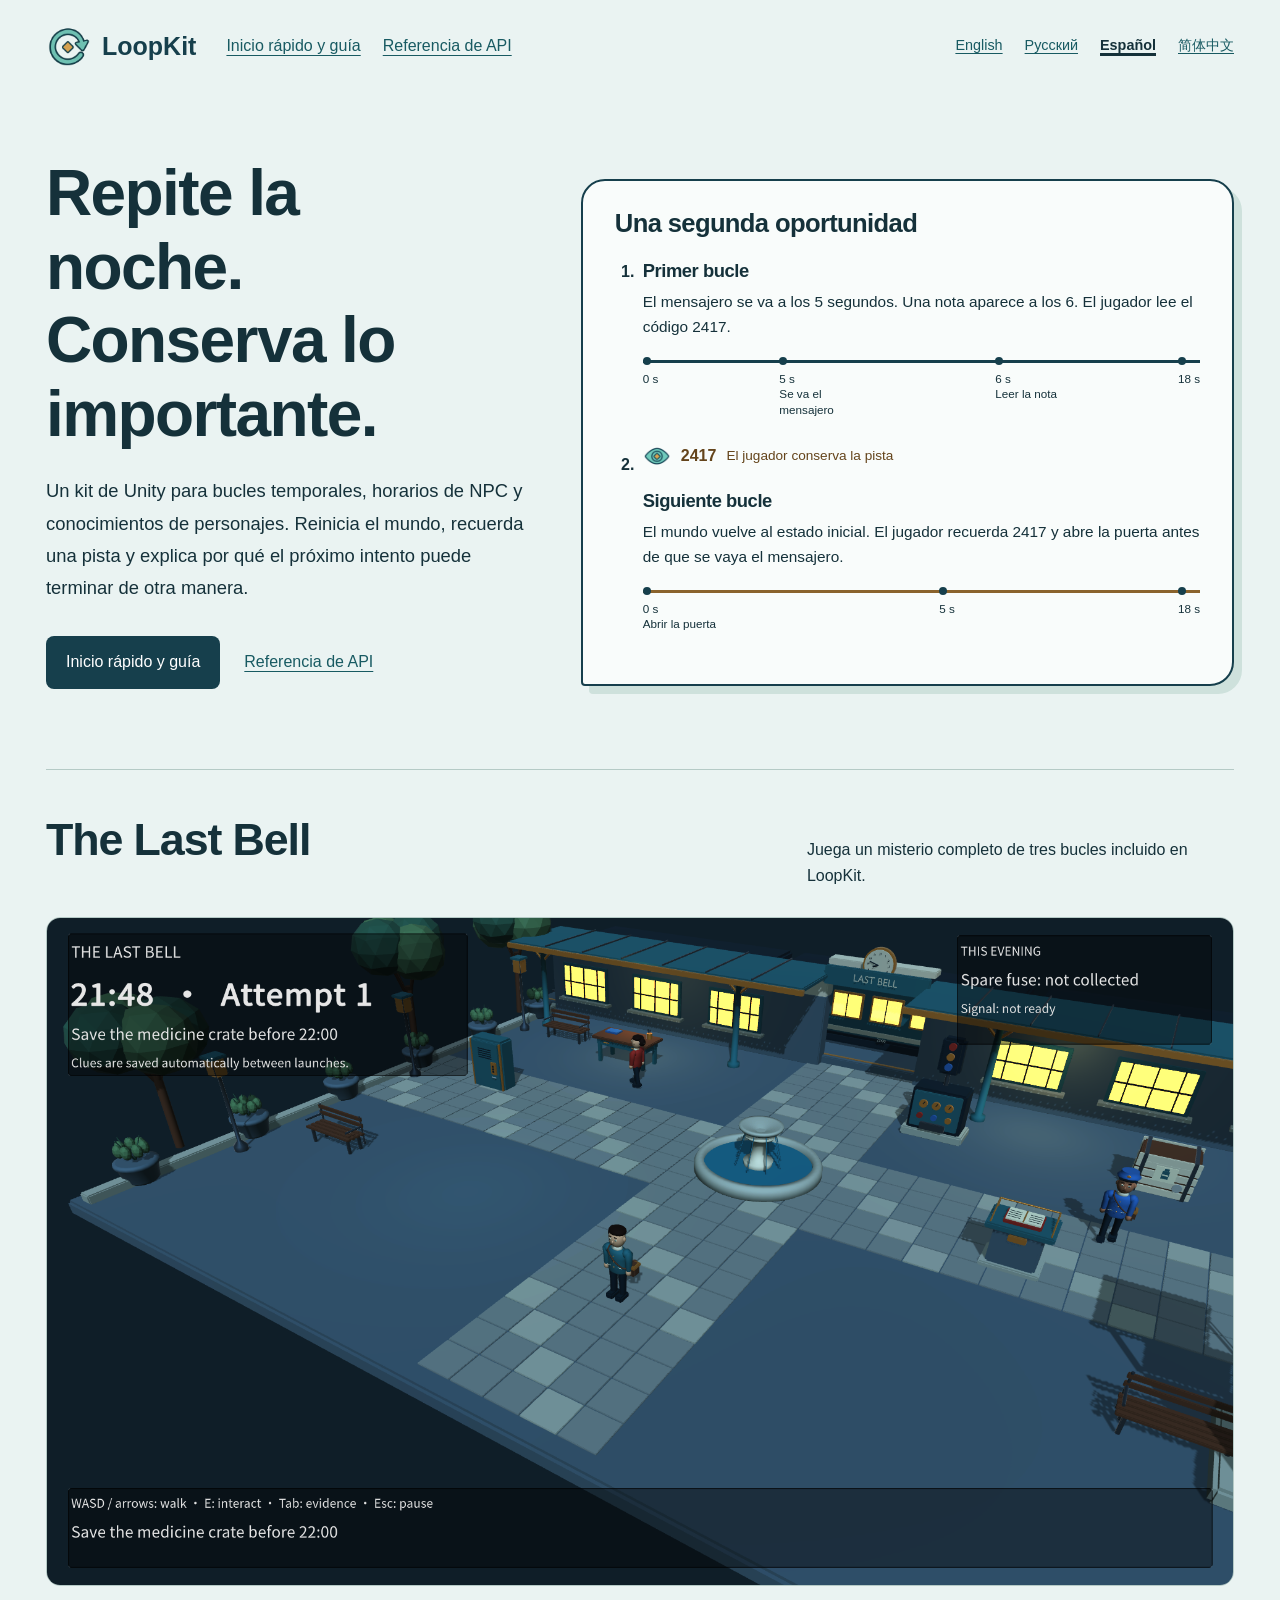
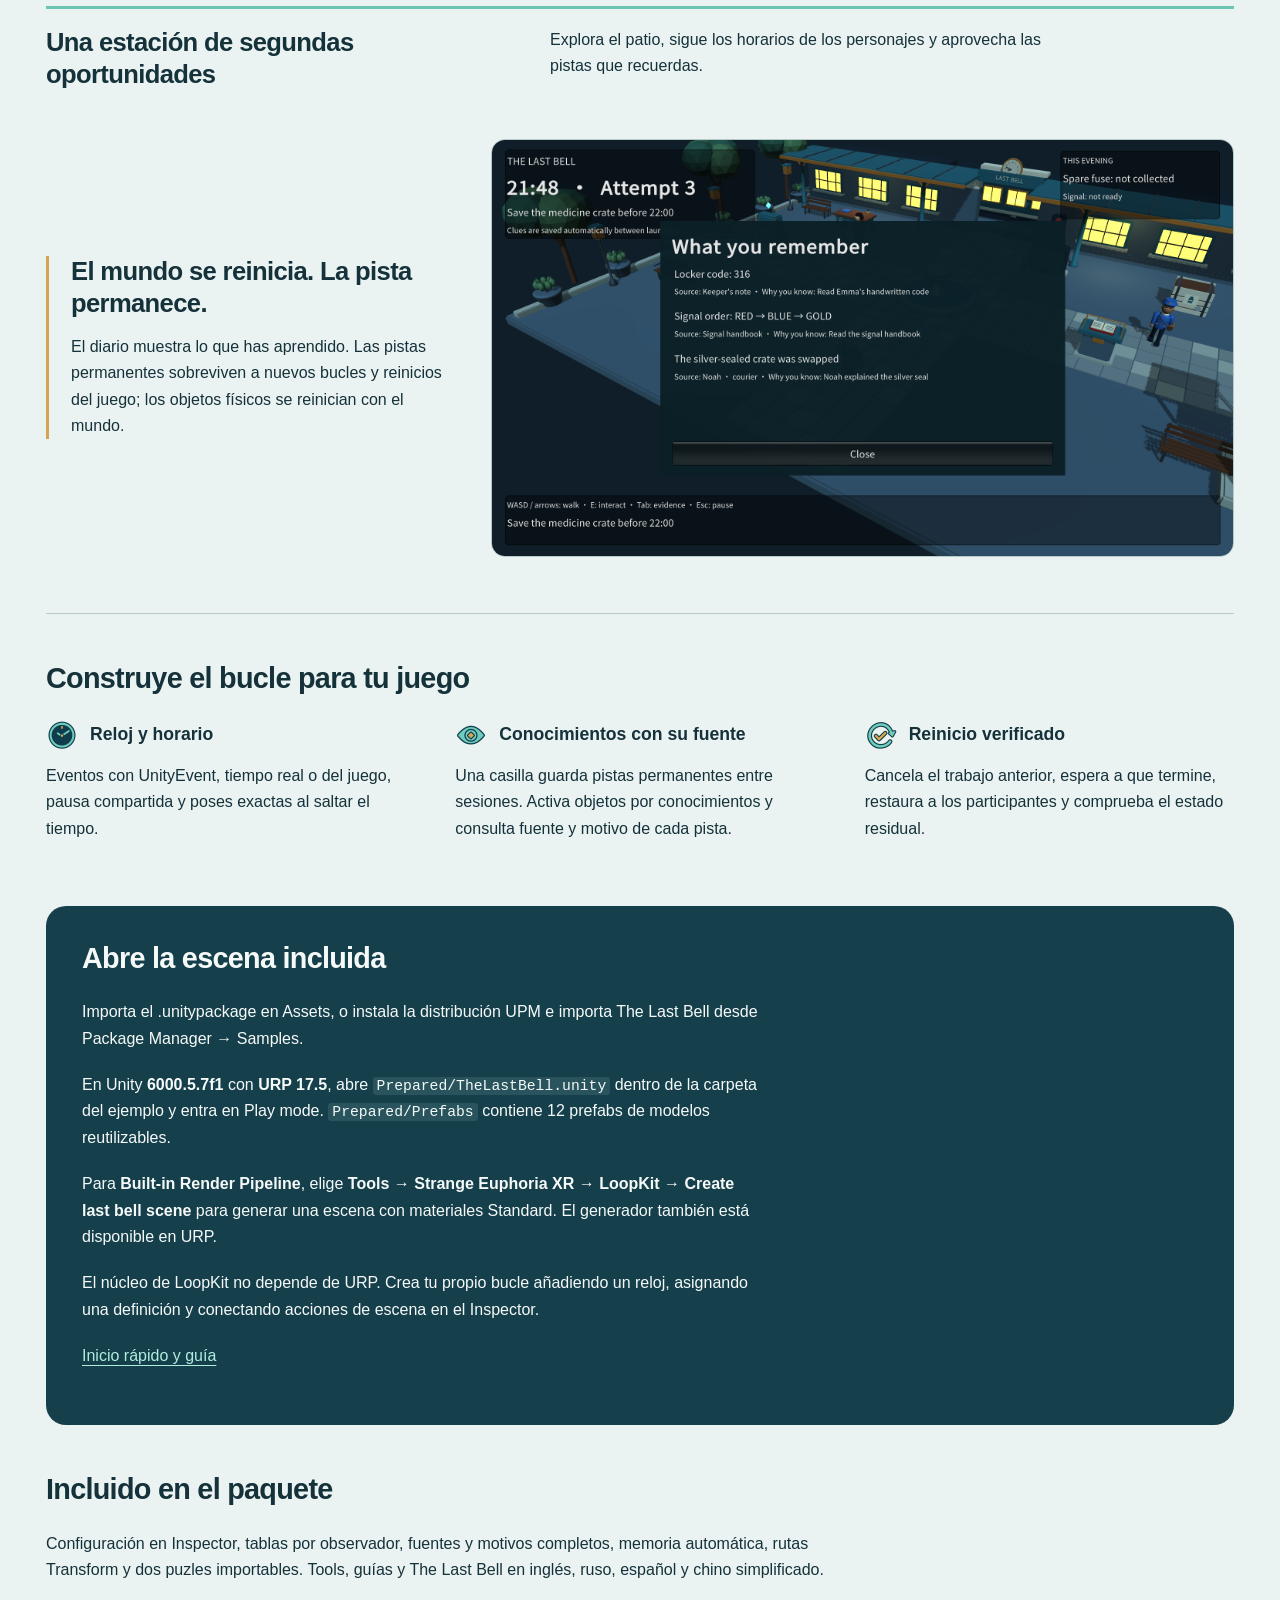
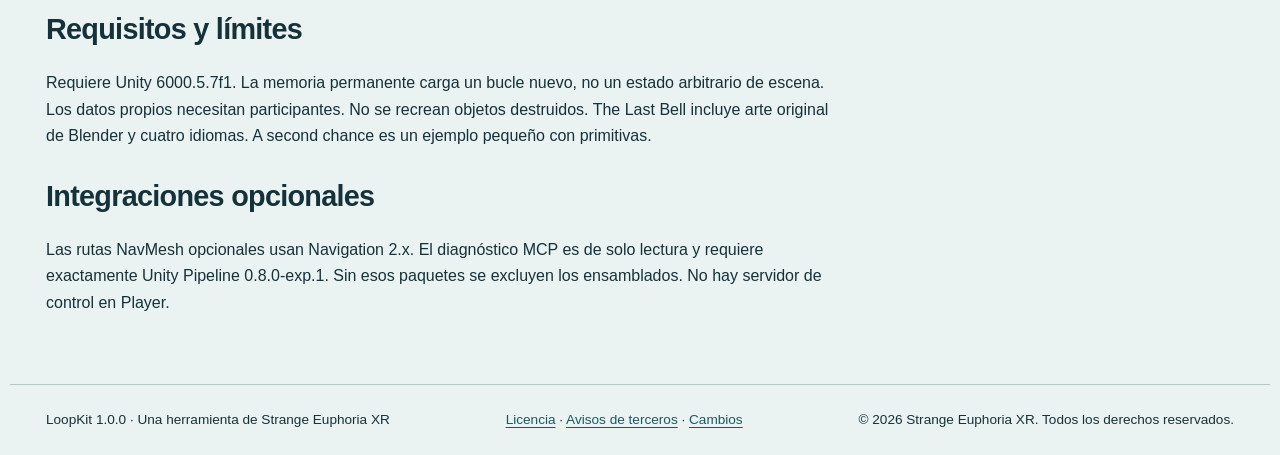
==== docs/es/index.html @ 6fb6f39f "Publish the LoopKit 1.0.0 website" ====
<!doctype html>
<html lang="es"><head><meta charset="utf-8"><meta name="viewport" content="width=device-width, initial-scale=1"><meta name="description" content="Un kit de Unity para bucles temporales, horarios de NPC y conocimientos de personajes. Reinicia el mundo, recuerda una pista y explica por qué el próximo intento puede terminar de otra manera."><title>LoopKit | Strange Euphoria XR</title><link rel="icon" href="../assets/logo.png" type="image/png"><link rel="stylesheet" href="../assets/site.css?v=1.0.0"><script src="../assets/language.js" defer></script></head>
<body><a class="skip" href="#main">Ir al contenido</a><header><a class="brand" href="index.html"><img src="../assets/logo.png" width="44" height="44" alt=""><span>LoopKit</span></a><nav aria-label="Documentación"><a href="guide.html">Inicio rápido y guía</a><a href="api.html">Referencia de API</a></nav><nav class="languages" aria-label="Idioma de la documentación"><a href="../en/index.html" hreflang="en" lang="en" data-language="en">English</a><a href="../ru/index.html" hreflang="ru" lang="ru" data-language="ru">Русский</a><a href="../es/index.html" hreflang="es" lang="es" data-language="es" aria-current="page">Español</a><a href="../zh-Hans/index.html" hreflang="zh-Hans" lang="zh-Hans" data-language="zh-Hans">简体中文</a></nav></header><main id="main" tabindex="-1"><div class="hero"><section class="opening"><h1>Repite la noche. Conserva lo importante.</h1><p class="lead">Un kit de Unity para bucles temporales, horarios de NPC y conocimientos de personajes. Reinicia el mundo, recuerda una pista y explica por qué el próximo intento puede terminar de otra manera.</p><p class="actions"><a class="primary" href="guide.html">Inicio rápido y guía</a><a href="api.html">Referencia de API</a></p></section><section class="sequence" aria-labelledby="sequence-title"><h2 id="sequence-title">Una segunda oportunidad</h2><ol class="attempts"><li><h3>Primer bucle</h3><p>El mensajero se va a los 5 segundos. Una nota aparece a los 6. El jugador lee el código 2417.</p><div class="timeline" aria-hidden="true"><span>0 s</span><span>5 s<br>Se va el mensajero</span><span>6 s<br>Leer la nota</span><span>18 s</span></div></li><li><div class="memory"><img src="../assets/evidence.png" width="28" height="28" alt="">2417 <span>El jugador conserva la pista</span></div><h3>Siguiente bucle</h3><p>El mundo vuelve al estado inicial. El jugador recuerda 2417 y abre la puerta antes de que se vaya el mensajero.</p><div class="timeline next" aria-hidden="true"><span>0 s<br>Abrir la puerta</span><span>5 s</span><span>18 s</span></div></li></ol></section></div><section class="showcase" aria-labelledby="showcase-title">
  <div class="showcase-heading"><h2 id="showcase-title">The Last Bell</h2><p>Juega un misterio completo de tres bucles incluido en LoopKit.</p></div>
  <figure class="showcase-gameplay">
    <img class="showcase-image" src="../assets/last-bell-gameplay.png" width="1920" height="1080" loading="lazy" decoding="async" alt="Partida de The Last Bell en la estación, con la interfaz del juego visible.">
    <figcaption><h3>Una estación de segundas oportunidades</h3><p>Explora el patio, sigue los horarios de los personajes y aprovecha las pistas que recuerdas.</p></figcaption>
  </figure>
  <figure class="showcase-journal">
    <img class="showcase-image" src="../assets/last-bell-journal.png" width="1920" height="1080" loading="lazy" decoding="async" alt="Diario de pistas de The Last Bell con los conocimientos obtenidos durante el misterio.">
    <figcaption><h3>El mundo se reinicia. La pista permanece.</h3><p>El diario muestra lo que has aprendido. Las pistas permanentes sobreviven a nuevos bucles y reinicios del juego; los objetos físicos se reinician con el mundo.</p></figcaption>
  </figure>
</section><section class="abilities"><h2>Construye el bucle para tu juego</h2><dl><div><dt><img src="../assets/schedule.png" width="32" height="32" alt="">Reloj y horario</dt><dd>Eventos con UnityEvent, tiempo real o del juego, pausa compartida y poses exactas al saltar el tiempo.</dd></div><div><dt><img src="../assets/evidence.png" width="32" height="32" alt="">Conocimientos con su fuente</dt><dd>Una casilla guarda pistas permanentes entre sesiones. Activa objetos por conocimientos y consulta fuente y motivo de cada pista.</dd></div><div><dt><img src="../assets/resetReport.png" width="32" height="32" alt="">Reinicio verificado</dt><dd>Cancela el trabajo anterior, espera a que termine, restaura a los participantes y comprueba el estado residual.</dd></div></dl></section><section class="start"><h2>Abre la escena incluida</h2><p>Importa el .unitypackage en Assets, o instala la distribución UPM e importa The Last Bell desde Package Manager → Samples.</p><p>En Unity <strong>6000.5.7f1</strong> con <strong>URP 17.5</strong>, abre <code>Prepared/TheLastBell.unity</code> dentro de la carpeta del ejemplo y entra en Play mode. <code>Prepared/Prefabs</code> contiene 12 prefabs de modelos reutilizables.</p><p>Para <strong>Built-in Render Pipeline</strong>, elige <strong>Tools → Strange Euphoria XR → LoopKit → Create last bell scene</strong> para generar una escena con materiales Standard. El generador también está disponible en URP.</p><p>El núcleo de LoopKit no depende de URP. Crea tu propio bucle añadiendo un reloj, asignando una definición y conectando acciones de escena en el Inspector.</p><p><a href="guide.html">Inicio rápido y guía</a></p></section><section class="boundaries"><h2>Incluido en el paquete</h2><p>Configuración en Inspector, tablas por observador, fuentes y motivos completos, memoria automática, rutas Transform y dos puzles importables. Tools, guías y The Last Bell en inglés, ruso, español y chino simplificado.</p><h2>Requisitos y límites</h2><p>Requiere Unity 6000.5.7f1. La memoria permanente carga un bucle nuevo, no un estado arbitrario de escena. Los datos propios necesitan participantes. No se recrean objetos destruidos. The Last Bell incluye arte original de Blender y cuatro idiomas. A second chance es un ejemplo pequeño con primitivas.</p><h2>Integraciones opcionales</h2><p>Las rutas NavMesh opcionales usan Navigation 2.x. El diagnóstico MCP es de solo lectura y requiere exactamente Unity Pipeline 0.8.0-exp.1. Sin esos paquetes se excluyen los ensamblados. No hay servidor de control en Player.</p></section></main><footer><span>LoopKit 1.0.0 · Una herramienta de Strange Euphoria XR</span><span><a href="../assets/LICENSE.txt">Licencia</a> · <a href="../assets/Third-Party-Notices.txt">Avisos de terceros</a> · <a href="../assets/CHANGELOG.txt">Cambios</a></span><span>© 2026 Strange Euphoria XR. Todos los derechos reservados.</span></footer></body></html>
---- docs/assets/site.css ----
:root {color-scheme:light;--ink:#15313a;--deep:#163f4c;--mint:#6cc4b3;--gold:#d5a453;--paper:#eaf3f2;--line:#b5cac6;font-family:"Segoe UI","Microsoft YaHei",sans-serif;color:var(--ink);background:var(--paper);line-height:1.65}
*{box-sizing:border-box}body{margin:0}a{color:#185a62;text-underline-offset:.22em}a:hover{text-decoration-thickness:2px}a:focus-visible,pre:focus-visible{outline:3px solid #815416;outline-offset:5px}header,main,footer{max-width:1260px;margin:auto;padding-inline:36px}header{display:flex;align-items:center;gap:30px;padding-block:24px;flex-wrap:wrap}header nav{display:flex;gap:22px;align-items:center;flex-wrap:wrap}.brand{display:flex;align-items:center;gap:12px;font:700 25px "Trebuchet MS",sans-serif;text-decoration:none;color:var(--deep)}.languages{margin-left:auto;font-size:.9rem}.languages a[aria-current]{color:var(--ink);font-weight:700;text-decoration-thickness:3px}.skip{position:fixed;left:20px;top:10px;padding:10px 18px;background:white;transform:translateY(-150%);z-index:2}.skip:focus{transform:none}
h1,h2,h3{font-family:"Trebuchet MS","Microsoft YaHei",sans-serif;line-height:1.15;letter-spacing:-.025em}h1{font-size:clamp(2.8rem,5vw,4.6rem);max-width:12ch;margin:0 0 24px}h2{font-size:1.8rem;margin:0 0 24px}h3{font-size:1.15rem;margin:0 0 8px}p{max-width:76ch;margin-block:0 20px}.hero{display:grid;grid-template-columns:.85fr 1.15fr;gap:52px;padding-block:65px 60px;align-items:center}.lead{font-size:1.15rem;line-height:1.75}.actions{display:flex;align-items:center;gap:24px;flex-wrap:wrap;margin-top:32px}.primary{display:inline-block;background:var(--deep);color:white;padding:13px 20px;border-radius:8px;text-decoration:none}.sequence{padding:28px 32px;border:2px solid var(--deep);border-radius:24px 24px 24px 4px;background:#f9fcfb;box-shadow:8px 8px 0 #cee1dc}.sequence h2{font-size:1.6rem;margin-bottom:20px}.attempts{margin:0;padding-left:24px}.attempts li{padding-left:4px}.attempts li+li{margin-top:20px}.attempts li::marker{font-weight:bold}.attempts p{font-size:.96rem}.timeline{display:flex;justify-content:space-between;gap:10px;border-top:3px solid var(--deep);padding-top:8px;font-size:.73rem;line-height:1.35;margin:16px 0 24px}.timeline span{position:relative;max-width:95px}.timeline span::before{content:"";width:8px;height:8px;background:var(--deep);border-radius:50%;position:absolute;left:0;top:-14px}.memory{display:flex;gap:10px;align-items:center;margin-bottom:20px;font-weight:700;color:#64441b}.memory span{font-size:.85rem;font-weight:400}.next{border-color:#8a632c}.abilities{border-top:1px solid var(--line);padding-block:48px}.abilities dl{display:grid;grid-template-columns:repeat(3,1fr);gap:40px}.abilities dt{font-size:1.1rem;font-weight:700;display:flex;gap:12px;align-items:center;margin-bottom:12px}.abilities dd{margin:0}.start{background:var(--deep);color:#f5faf8;padding:36px;border-radius:20px;margin-bottom:48px}.start a{color:#b1eddf}.start pre{background:#0f303a}.boundaries{padding-bottom:48px}.boundaries h2{margin-top:30px}.boundaries p{max-width:88ch}pre{overflow:auto;background:#dae7e3;border:1px solid var(--line);border-radius:8px;padding:20px;line-height:1.65;font-size:.92rem;white-space:pre}code{font-family:Consolas,"Courier New",monospace;font-size:.92em;overflow-wrap:anywhere}p code,li code,td code{background:rgba(22,63,76,.08);padding:1px 4px;border-radius:3px}footer{border-top:1px solid var(--line);display:flex;gap:20px;justify-content:space-between;padding-block:24px;font-size:.85rem;flex-wrap:wrap}.document{max-width:940px;margin:auto;padding-block:44px 72px}.document h1{font-size:3rem;max-width:24ch}.document h2{margin-top:40px}.document p,.document ul{max-width:82ch}.document table{border-collapse:collapse;width:100%;table-layout:fixed;font-size:.95rem}.document th,.document td{border:1px solid var(--line);text-align:left;vertical-align:top;padding:10px;overflow-wrap:anywhere}.document th:first-child,.document td:first-child{width:35%}.document th{background:#dce9e5}.document pre{max-width:100%}.back{display:inline-block;margin-bottom:28px}
@media(max-width:900px){header,main,footer{padding-inline:24px}.hero{grid-template-columns:1fr;padding-top:30px;gap:30px}.opening{max-width:700px}h1{max-width:19ch}.languages{margin-left:0}.abilities dl{grid-template-columns:1fr;gap:26px}.sequence{max-width:700px}.document h1{font-size:2.4rem}}
@media(max-width:480px){header,main,footer{padding-inline:18px}header{gap:18px}header nav{gap:16px}h1{font-size:2.7rem}.sequence,.start{padding:24px 18px}.actions{gap:18px}.timeline{font-size:.68rem}.memory{align-items:flex-start;flex-wrap:wrap}.document table{font-size:.85rem}.document th,.document td{padding:7px}.document h1{font-size:2rem}a{min-block-size:24px}.languages a{padding-block:5px}}
@media(prefers-reduced-motion:reduce){*{scroll-behavior:auto!important}}

.table-wrapper{overflow:auto;max-inline-size:100%;margin-block:20px}.table-wrapper:focus-visible{outline:3px solid #815416;outline-offset:4px}.document thead{position:sticky;inset-block-start:0;z-index:1}

/* Real sample captures retain their full frame and readable interface. */
.showcase{border-top:1px solid var(--line);padding-block:44px 56px}
.showcase-heading{display:flex;align-items:baseline;justify-content:space-between;gap:20px 48px;margin-bottom:28px}
.showcase-heading h2{font-size:clamp(2rem,3.5vw,2.9rem);margin:0;flex-shrink:0}
.showcase-heading p{max-width:48ch;margin:0}
.showcase-gameplay,.showcase-journal{margin:0;min-width:0}
.showcase-image{display:block;width:100%;max-width:100%;height:auto;aspect-ratio:16/9;border:1px solid var(--line);border-radius:14px;background:#dce9e5}
.showcase h3{font-size:clamp(1.25rem,2vw,1.6rem);line-height:1.25}
.showcase figcaption p{margin:0;max-width:60ch}
.showcase-gameplay figcaption{display:grid;grid-template-columns:.8fr 1.2fr;gap:20px 48px;margin-top:20px;padding-top:18px;border-top:3px solid var(--mint)}
.showcase-gameplay h3{margin:0;max-width:23ch}
.showcase-journal{display:grid;grid-template-columns:minmax(0,.8fr) minmax(0,1.5fr);align-items:center;gap:32px 48px;margin-top:48px}
.showcase-journal .showcase-image{grid-column:2;grid-row:1}
.showcase-journal figcaption{grid-column:1;grid-row:1;padding-left:22px;border-left:3px solid var(--gold)}
.showcase-journal h3{margin-bottom:14px}
.start code{background:rgba(177,237,223,.12);color:#f5faf8}
@media(max-width:900px){.showcase-heading{display:block}.showcase-heading h2{margin-bottom:12px}.showcase-heading p{max-width:60ch}.showcase-gameplay figcaption{grid-template-columns:1fr;gap:12px}.showcase-journal{grid-template-columns:1fr;gap:20px}.showcase-journal .showcase-image,.showcase-journal figcaption{grid-column:1;grid-row:auto}.showcase-journal figcaption{padding-left:18px}}
@media(max-width:480px){.showcase{padding-block:32px 40px}.showcase-image{border-radius:8px}.showcase-journal{margin-top:34px}.showcase-gameplay figcaption{margin-top:16px;padding-top:14px}}
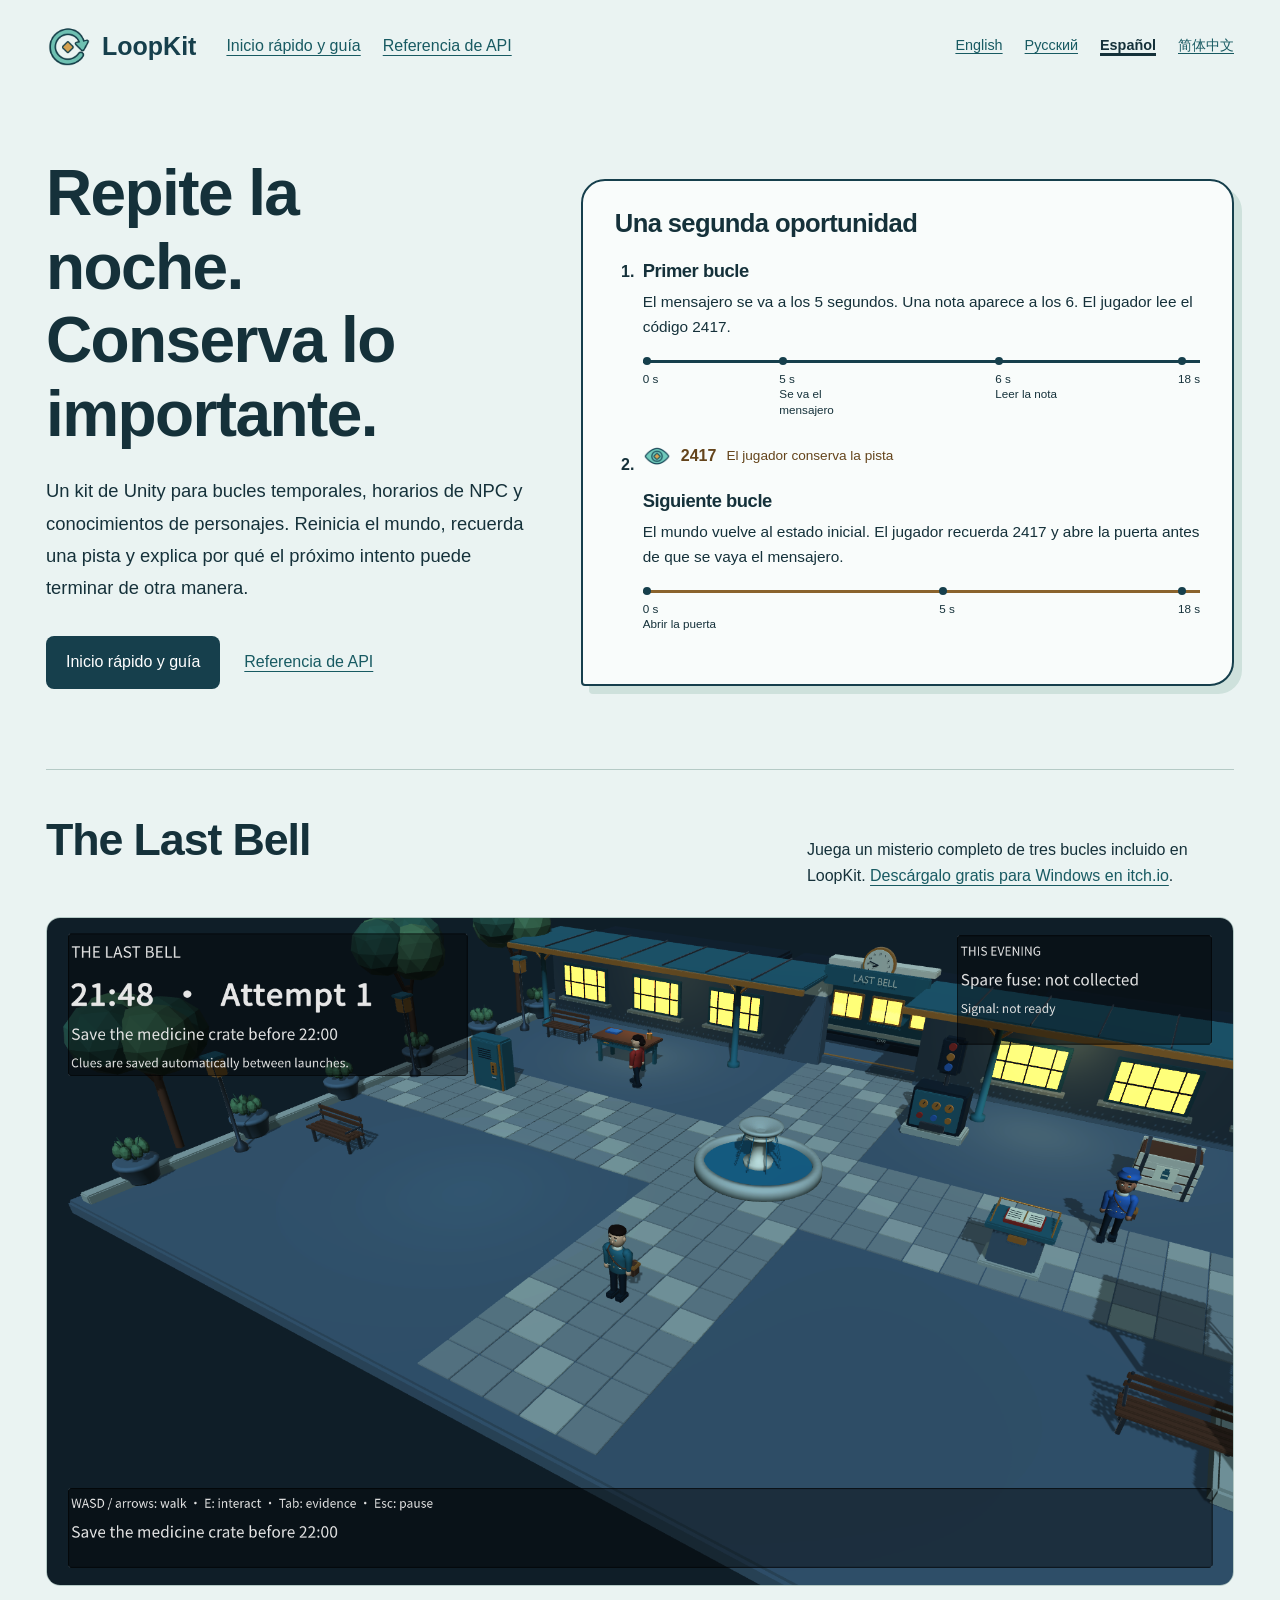
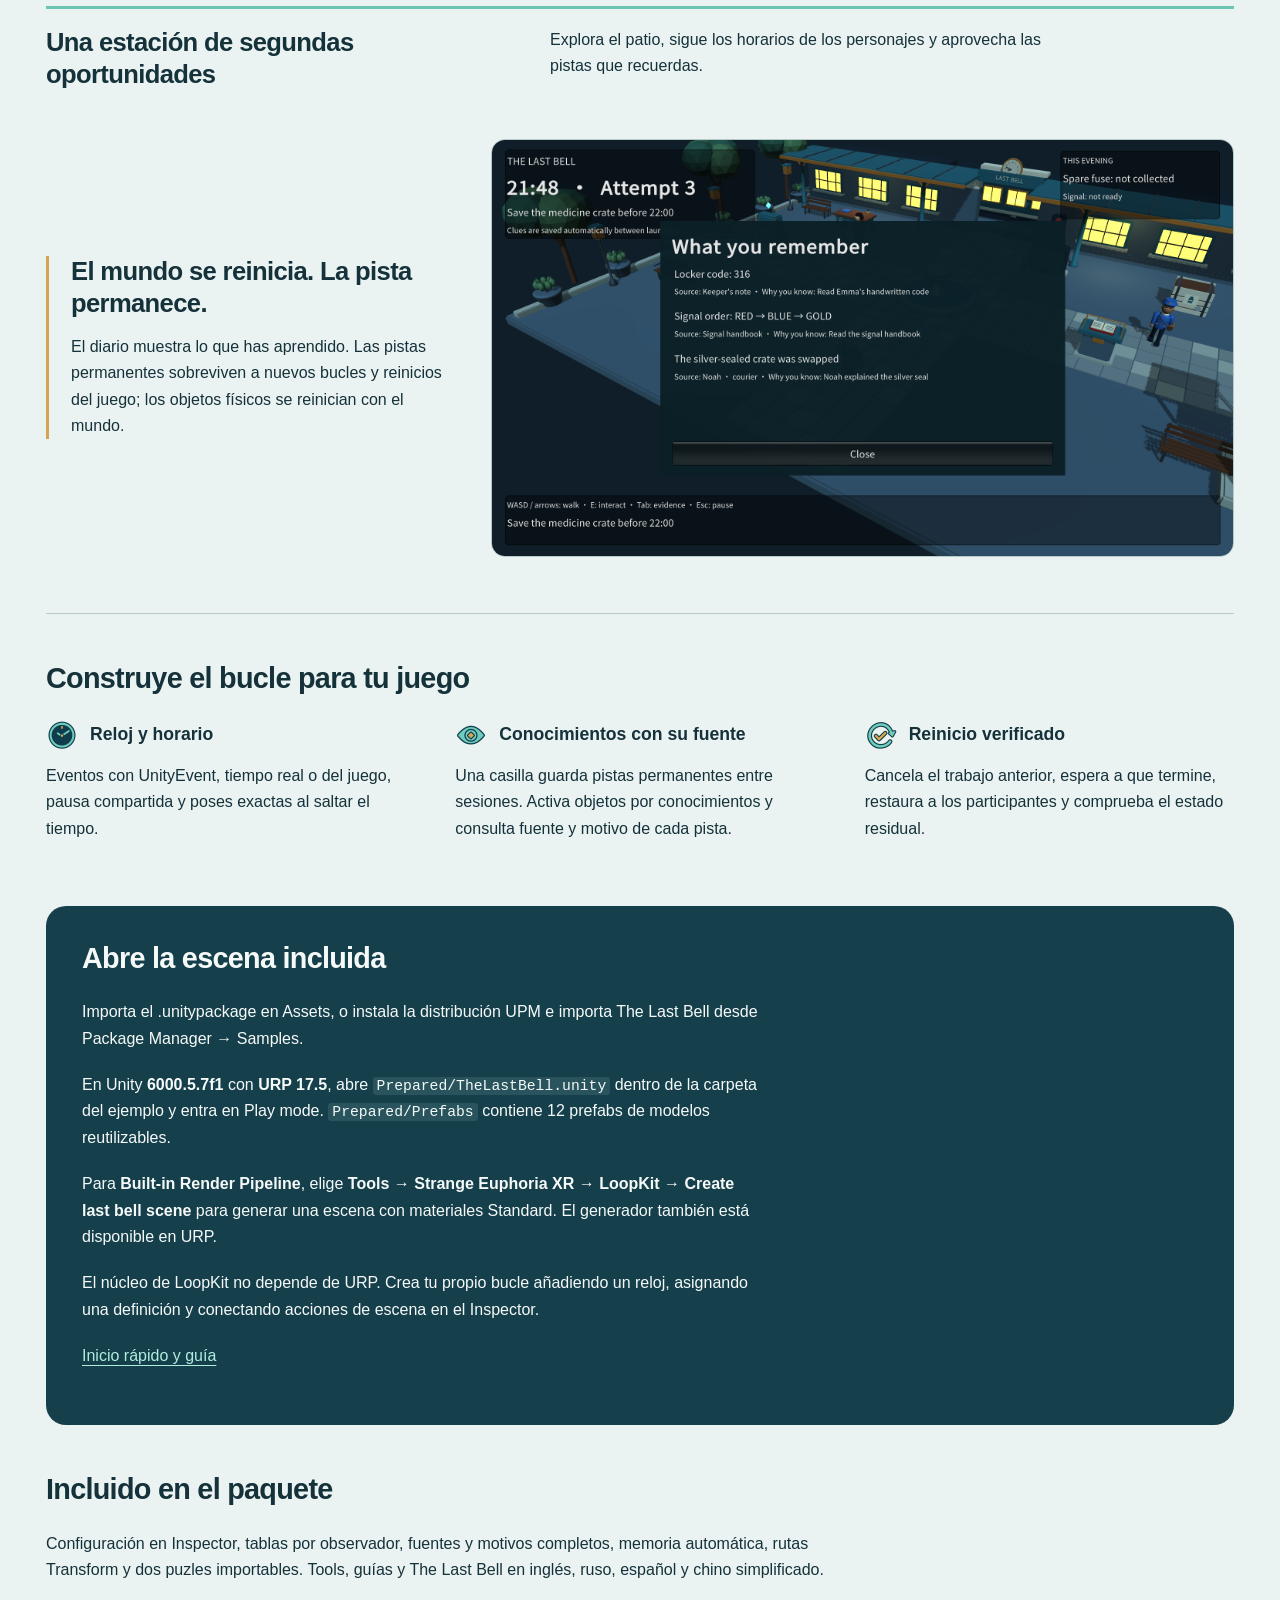
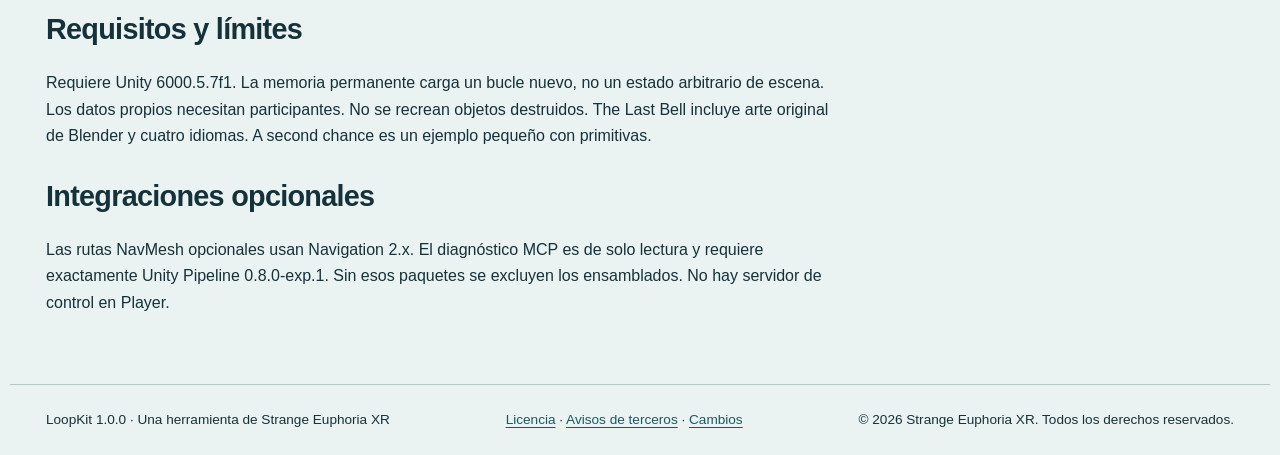
==== commit 9d729c10: "Link The Last Bell on itch.io from the home pages" ====
--- a/docs/es/index.html
+++ b/docs/es/index.html
@@ -1,7 +1,7 @@
 <!doctype html>
 <html lang="es"><head><meta charset="utf-8"><meta name="viewport" content="width=device-width, initial-scale=1"><meta name="description" content="Un kit de Unity para bucles temporales, horarios de NPC y conocimientos de personajes. Reinicia el mundo, recuerda una pista y explica por qué el próximo intento puede terminar de otra manera."><title>LoopKit | Strange Euphoria XR</title><link rel="icon" href="../assets/logo.png" type="image/png"><link rel="stylesheet" href="../assets/site.css?v=1.0.0"><script src="../assets/language.js" defer></script></head>
 <body><a class="skip" href="#main">Ir al contenido</a><header><a class="brand" href="index.html"><img src="../assets/logo.png" width="44" height="44" alt=""><span>LoopKit</span></a><nav aria-label="Documentación"><a href="guide.html">Inicio rápido y guía</a><a href="api.html">Referencia de API</a></nav><nav class="languages" aria-label="Idioma de la documentación"><a href="../en/index.html" hreflang="en" lang="en" data-language="en">English</a><a href="../ru/index.html" hreflang="ru" lang="ru" data-language="ru">Русский</a><a href="../es/index.html" hreflang="es" lang="es" data-language="es" aria-current="page">Español</a><a href="../zh-Hans/index.html" hreflang="zh-Hans" lang="zh-Hans" data-language="zh-Hans">简体中文</a></nav></header><main id="main" tabindex="-1"><div class="hero"><section class="opening"><h1>Repite la noche. Conserva lo importante.</h1><p class="lead">Un kit de Unity para bucles temporales, horarios de NPC y conocimientos de personajes. Reinicia el mundo, recuerda una pista y explica por qué el próximo intento puede terminar de otra manera.</p><p class="actions"><a class="primary" href="guide.html">Inicio rápido y guía</a><a href="api.html">Referencia de API</a></p></section><section class="sequence" aria-labelledby="sequence-title"><h2 id="sequence-title">Una segunda oportunidad</h2><ol class="attempts"><li><h3>Primer bucle</h3><p>El mensajero se va a los 5 segundos. Una nota aparece a los 6. El jugador lee el código 2417.</p><div class="timeline" aria-hidden="true"><span>0 s</span><span>5 s<br>Se va el mensajero</span><span>6 s<br>Leer la nota</span><span>18 s</span></div></li><li><div class="memory"><img src="../assets/evidence.png" width="28" height="28" alt="">2417 <span>El jugador conserva la pista</span></div><h3>Siguiente bucle</h3><p>El mundo vuelve al estado inicial. El jugador recuerda 2417 y abre la puerta antes de que se vaya el mensajero.</p><div class="timeline next" aria-hidden="true"><span>0 s<br>Abrir la puerta</span><span>5 s</span><span>18 s</span></div></li></ol></section></div><section class="showcase" aria-labelledby="showcase-title">
-  <div class="showcase-heading"><h2 id="showcase-title">The Last Bell</h2><p>Juega un misterio completo de tres bucles incluido en LoopKit.</p></div>
+  <div class="showcase-heading"><h2 id="showcase-title">The Last Bell</h2><p>Juega un misterio completo de tres bucles incluido en LoopKit. <a href="https://merrymaker14.itch.io/the-last-bell">Descárgalo gratis para Windows en itch.io</a>.</p></div>
   <figure class="showcase-gameplay">
     <img class="showcase-image" src="../assets/last-bell-gameplay.png" width="1920" height="1080" loading="lazy" decoding="async" alt="Partida de The Last Bell en la estación, con la interfaz del juego visible.">
     <figcaption><h3>Una estación de segundas oportunidades</h3><p>Explora el patio, sigue los horarios de los personajes y aprovecha las pistas que recuerdas.</p></figcaption>
